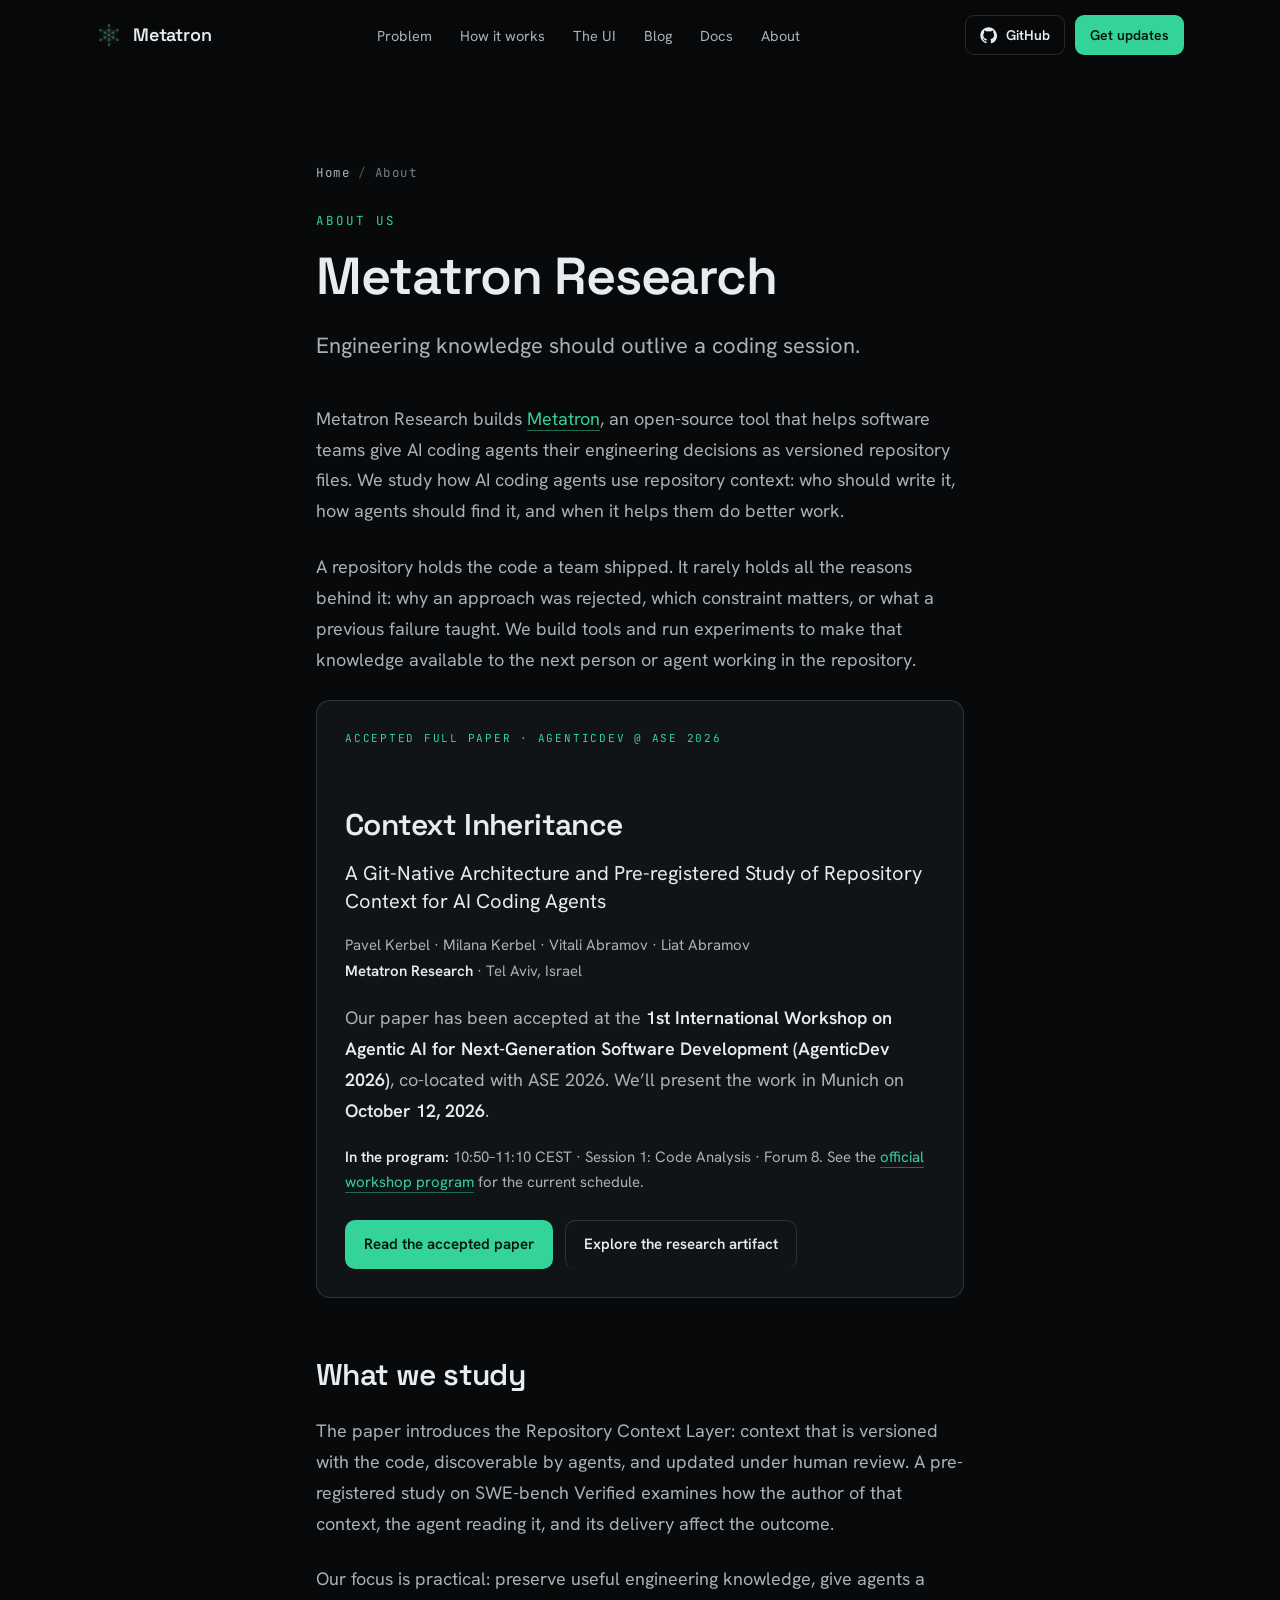
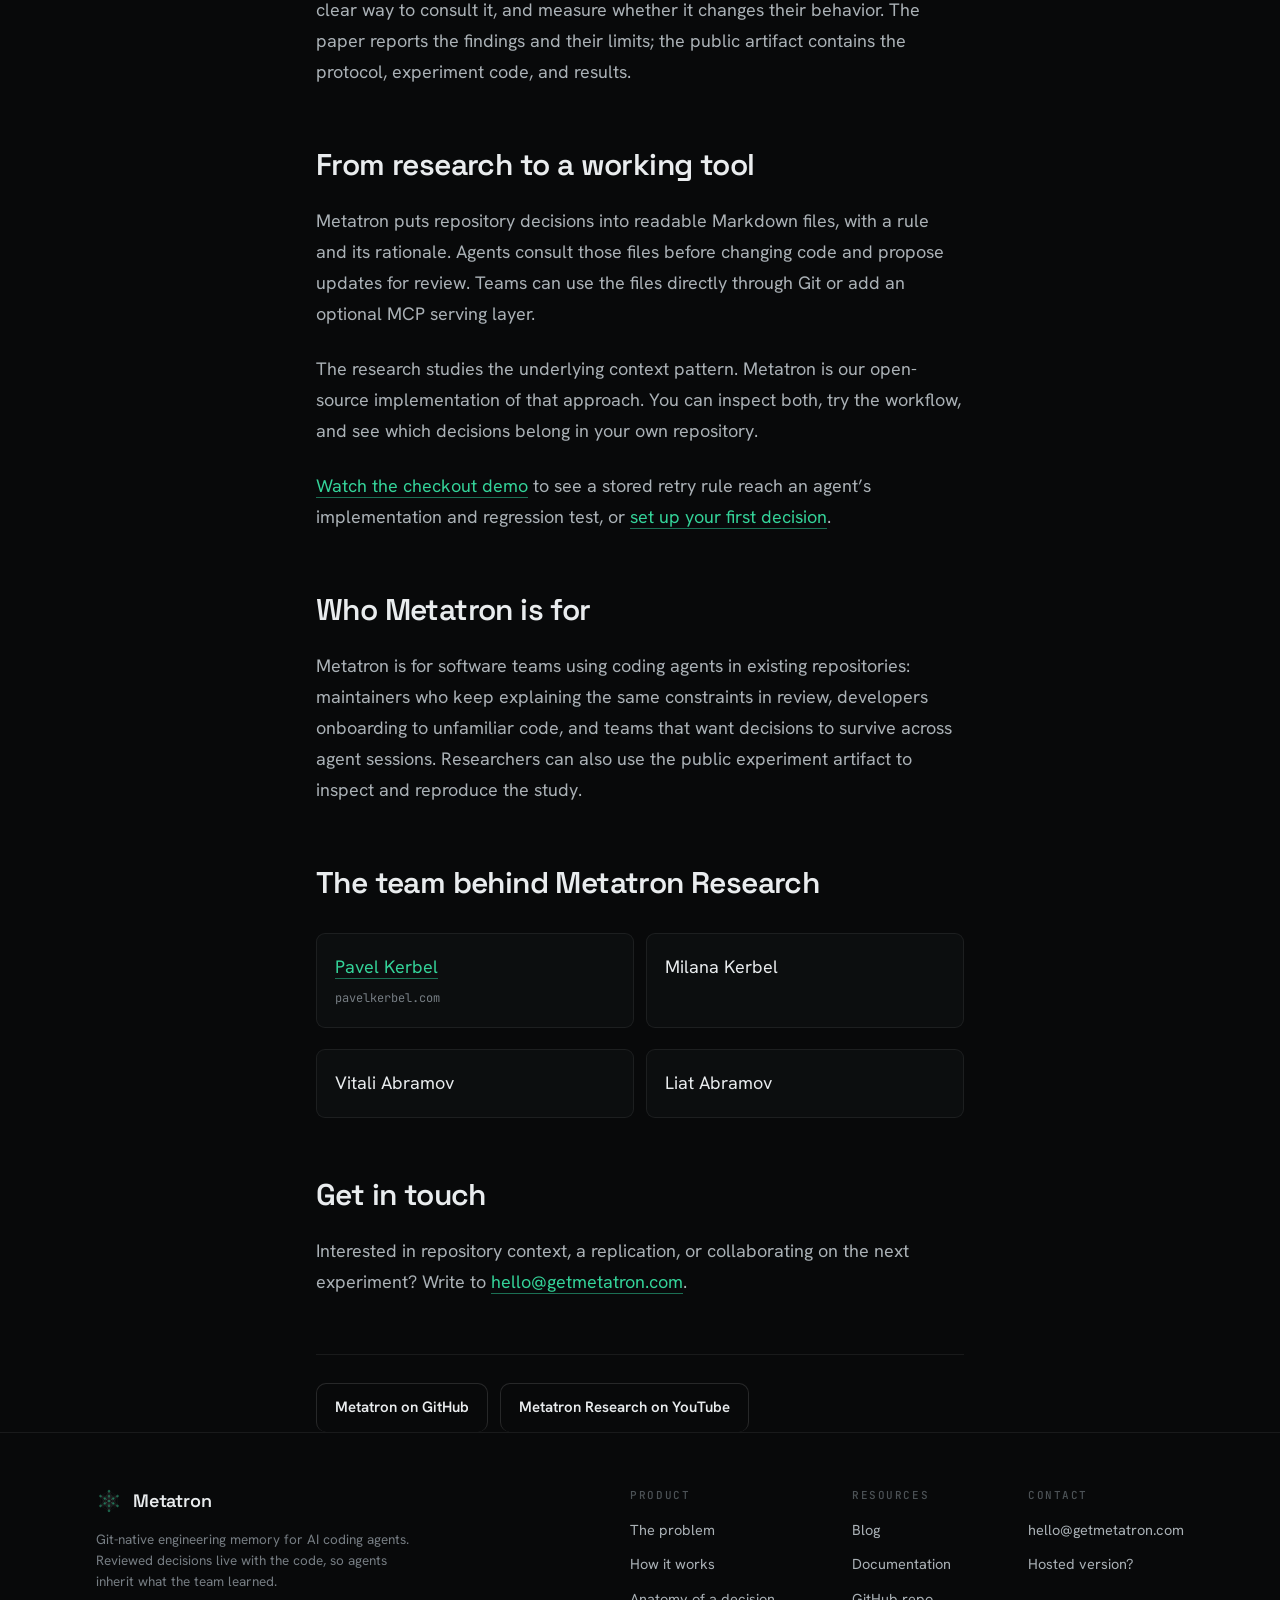
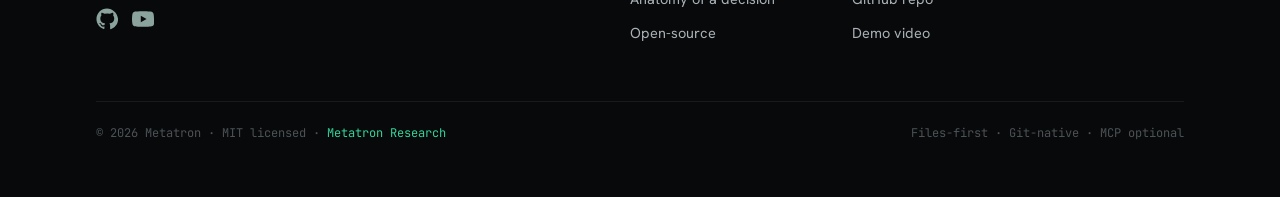
==== about/index.html @ 3a55bdf7 "site: introduce Metatron Research and announce AgenticDev presentation" ====
<!DOCTYPE html>
<html lang="en">
<head>
<meta charset="UTF-8" />
<meta name="viewport" content="width=device-width, initial-scale=1" />

<!-- Google tag (gtag.js) -->
<script async src="https://www.googletagmanager.com/gtag/js?id=G-0P4SKXFNWL"></script>
<script>
  window.dataLayer = window.dataLayer || [];
  function gtag(){dataLayer.push(arguments);}
  gtag('js', new Date());
  gtag('config', 'G-0P4SKXFNWL');
</script>

<title>About Metatron Research — repository context for AI coding agents</title>
<meta name="description" content="Meet Metatron Research, the team behind Metatron. Our Context Inheritance paper is accepted at AgenticDev @ ASE 2026, with a presentation in Munich on October 12." />
<link rel="canonical" href="https://getmetatron.com/about/" />
<link rel="preconnect" href="https://fonts.googleapis.com" />
<link rel="preconnect" href="https://fonts.gstatic.com" crossorigin />
<link href="https://fonts.googleapis.com/css2?family=Space+Grotesk:wght@400;500;600;700&amp;family=Hanken+Grotesk:wght@400;500;600;700&amp;family=JetBrains+Mono:wght@400;500;600&amp;display=swap" rel="stylesheet" />
<link rel="stylesheet" href="/styles.css?v=20260930-research2" />
<link rel="stylesheet" href="/blog.css" />

<link rel="icon" href="/public/images/favicon.ico" sizes="any" />
<link rel="icon" type="image/png" sizes="32x32" href="/public/images/favicon-32x32.png" />
<link rel="icon" type="image/png" sizes="16x16" href="/public/images/favicon-16x16.png" />
<link rel="apple-touch-icon" sizes="180x180" href="/public/images/apple-touch-icon.png" />



<meta property="og:type" content="website" />
<meta property="og:site_name" content="Metatron" />
<meta property="og:url" content="https://getmetatron.com/about/" />
<meta property="og:title" content="Metatron Research — the team behind Metatron" />
<meta property="og:description" content="Meet Metatron Research, the team behind Metatron. Our Context Inheritance paper is accepted at AgenticDev @ ASE 2026, with a presentation in Munich on October 12." />
<meta property="og:image" content="https://getmetatron.com/public/images/og-image.png" />
<meta name="twitter:card" content="summary_large_image" />
<meta name="twitter:title" content="Metatron Research — the team behind Metatron" />
<meta name="twitter:description" content="Meet Metatron Research, the team behind Metatron. Our Context Inheritance paper is accepted at AgenticDev @ ASE 2026, with a presentation in Munich on October 12." />
<meta name="twitter:image" content="https://getmetatron.com/public/images/og-image.png" />
<script type="application/ld+json">
{
  "@context": "https://schema.org",
  "@graph": [
    {
      "@type": "Organization",
      "@id": "https://getmetatron.com/about/#organization",
      "name": "Metatron Research",
      "url": "https://getmetatron.com/about/",
      "description": "The research team behind Metatron, studying repository context and engineering knowledge for AI coding agents.",
      "logo": "https://getmetatron.com/public/images/apple-touch-icon.png",
      "sameAs": [
        "https://github.com/getmetatron",
        "https://www.youtube.com/@getmetatron"
      ]
    },
    {
      "@type": "AboutPage",
      "@id": "https://getmetatron.com/about/",
      "name": "About Metatron Research",
      "url": "https://getmetatron.com/about/",
      "mainEntity": {
        "@id": "https://getmetatron.com/about/#organization"
      }
    },
    {
      "@type": "ScholarlyArticle",
      "@id": "https://getmetatron.com/about/#research",
      "name": "Context Inheritance: A Git-Native Architecture and Pre-registered Study of Repository Context for AI Coding Agents",
      "url": "https://github.com/getmetatron/context-md/blob/main/experiment/paper/camera-ready-agenticdev2026/context-inheritance-agenticdev-2026-camera-ready.pdf",
      "author": [
        {
          "@type": "Person",
          "name": "Pavel Kerbel",
          "affiliation": {
            "@id": "https://getmetatron.com/about/#organization"
          }
        },
        {
          "@type": "Person",
          "name": "Milana Kerbel",
          "affiliation": {
            "@id": "https://getmetatron.com/about/#organization"
          }
        },
        {
          "@type": "Person",
          "name": "Vitali Abramov",
          "affiliation": {
            "@id": "https://getmetatron.com/about/#organization"
          }
        },
        {
          "@type": "Person",
          "name": "Liat Abramov",
          "affiliation": {
            "@id": "https://getmetatron.com/about/#organization"
          }
        }
      ],
      "about": "Repository context for AI coding agents"
    }
  ]
}
</script>
</head>
<body>

<header class="nav">
  <div class="nav-inner">
    <a class="brand" href="/" aria-label="Metatron home">
      <span data-cube-mark style="width:26px;height:26px;display:block"></span>
      Metatron
    </a>
    <nav class="nav-links" aria-label="Primary">
      <a href="/#problem">Problem</a>
      <a href="/#how">How it works</a>
      <a href="/#ui">The UI</a>
      <a href="/blog/">Blog</a>
      <a href="/docs/">Docs</a>
      <a href="/about/" aria-current="page">About</a>
    </nav>
    <div class="nav-cta">
      <a class="btn btn-ghost btn-sm" href="https://github.com/kerbelp/metatron" target="_blank" rel="noopener">
        <svg viewBox="0 0 24 24" fill="currentColor"><path d="M12 .5C5.7.5.5 5.7.5 12c0 5.1 3.3 9.4 7.9 10.9.6.1.8-.3.8-.6v-2c-3.2.7-3.9-1.5-3.9-1.5-.5-1.3-1.3-1.7-1.3-1.7-1-.7.1-.7.1-.7 1.2.1 1.8 1.2 1.8 1.2 1 1.8 2.7 1.3 3.4 1 .1-.8.4-1.3.7-1.6-2.6-.3-5.3-1.3-5.3-5.7 0-1.3.5-2.3 1.2-3.1-.1-.3-.5-1.5.1-3.1 0 0 1-.3 3.3 1.2a11.5 11.5 0 0 1 6 0c2.3-1.5 3.3-1.2 3.3-1.2.6 1.6.2 2.8.1 3.1.8.8 1.2 1.8 1.2 3.1 0 4.4-2.7 5.4-5.3 5.7.4.4.8 1.1.8 2.2v3.3c0 .3.2.7.8.6 4.6-1.5 7.9-5.8 7.9-10.9C23.5 5.7 18.3.5 12 .5Z"/></svg>
        GitHub
      </a>
      <a class="btn btn-primary btn-sm" href="/#updates">Get updates</a>
    </div>
    <button class="nav-burger" aria-label="Menu">
      <svg viewBox="0 0 24 24" fill="none" stroke="currentColor" stroke-width="1.8"><path d="M3 6h18M3 12h18M3 18h18"/></svg>
    </button>
  </div>
</header>

<main class="blog-main about-main" id="top">
  <article class="wrap blog-wrap">
    <div class="crumb"><a href="/">Home</a><span>/</span>About</div>
    <header class="article-head" id="organization">
      <span class="kicker">About us</span>
      <h1>Metatron Research</h1>
      <p class="article-lede">Engineering knowledge should outlive a coding session.</p>
    </header>
    <div class="prose">
      <p>Metatron Research builds <a href="/">Metatron</a>, an open-source tool that helps software teams give AI coding agents their engineering decisions as versioned repository files. We study how AI coding agents use repository context: who should write it, how agents should find it, and when it helps them do better work.</p>
      <p>A repository holds the code a team shipped. It rarely holds all the reasons behind it: why an approach was rejected, which constraint matters, or what a previous failure taught. We build tools and run experiments to make that knowledge available to the next person or agent working in the repository.</p>

      <section class="research-paper" id="research" aria-labelledby="paper-heading">
        <span class="kicker">Accepted full paper · AgenticDev @ ASE 2026</span>
        <h2 id="paper-heading">Context Inheritance</h2>
        <p class="paper-subtitle">A Git-Native Architecture and Pre-registered Study of Repository Context for AI Coding Agents</p>
        <p class="paper-authors">Pavel Kerbel · Milana Kerbel · Vitali Abramov · Liat Abramov<br><strong>Metatron Research</strong> · Tel Aviv, Israel</p>
        <p>Our paper has been accepted at the <strong>1st International Workshop on Agentic AI for Next-Generation Software Development (AgenticDev 2026)</strong>, co-located with ASE 2026. We’ll present the work in Munich on <strong>October 12, 2026</strong>.</p>
        <p class="paper-session"><strong>In the program:</strong> 10:50–11:10 CEST · Session 1: Code Analysis · Forum 8. See the <a href="https://conf.researchr.org/home/ase-2026/agenticdev-2026">official workshop program</a> for the current schedule.</p>
        <div class="foot-links">
          <a class="btn btn-primary" href="https://github.com/getmetatron/context-md/blob/main/experiment/paper/camera-ready-agenticdev2026/context-inheritance-agenticdev-2026-camera-ready.pdf">Read the accepted paper</a>
          <a class="btn btn-ghost" href="https://github.com/getmetatron/context-md">Explore the research artifact</a>
        </div>
      </section>

      <h2>What we study</h2>
      <p>The paper introduces the Repository Context Layer: context that is versioned with the code, discoverable by agents, and updated under human review. A pre-registered study on SWE-bench Verified examines how the author of that context, the agent reading it, and its delivery affect the outcome.</p>
      <p>Our focus is practical: preserve useful engineering knowledge, give agents a clear way to consult it, and measure whether it changes their behavior. The paper reports the findings and their limits; the public artifact contains the protocol, experiment code, and results.</p>

      <h2>From research to a working tool</h2>
      <p>Metatron puts repository decisions into readable Markdown files, with a rule and its rationale. Agents consult those files before changing code and propose updates for review. Teams can use the files directly through Git or add an optional MCP serving layer.</p>
      <p>The research studies the underlying context pattern. Metatron is our open-source implementation of that approach. You can inspect both, try the workflow, and see which decisions belong in your own repository.</p>
      <p><a href="/blog/tests-pass-team-decisions/">Watch the checkout demo</a> to see a stored retry rule reach an agent’s implementation and regression test, or <a href="/docs/#files-first">set up your first decision</a>.</p>

      <h2>Who Metatron is for</h2>
      <p>Metatron is for software teams using coding agents in existing repositories: maintainers who keep explaining the same constraints in review, developers onboarding to unfamiliar code, and teams that want decisions to survive across agent sessions. Researchers can also use the public experiment artifact to inspect and reproduce the study.</p>

      <h2>The team behind Metatron Research</h2>
      <ul class="research-team">
        <li><a href="https://pavelkerbel.com">Pavel Kerbel</a><span>pavelkerbel.com</span></li>
        <li>Milana Kerbel</li>
        <li>Vitali Abramov</li>
        <li>Liat Abramov</li>
      </ul>

      <h2>Get in touch</h2>
      <p>Interested in repository context, a replication, or collaborating on the next experiment? Write to <a href="mailto:hello@getmetatron.com">hello@getmetatron.com</a>.</p>
      <div class="article-foot"><div class="foot-links">
        <a class="btn btn-ghost" href="https://github.com/kerbelp/metatron">Metatron on GitHub</a>
        <a class="btn btn-ghost" href="https://www.youtube.com/@getmetatron">Metatron Research on YouTube</a>
      </div></div>
    </div>
  </article>
</main>
<footer class="foot">
  <div class="wrap">
    <div class="foot-inner">
      <div class="foot-brand">
        <a class="brand" href="/"><span data-cube-mark style="width:26px;height:26px;display:block"></span>Metatron</a>
        <p>Git-native engineering memory for AI coding agents. Reviewed decisions live with the code, so agents inherit what the team learned.</p>
        <div class="foot-social" style="display:flex;gap:14px;margin-top:16px">
          <a href="https://github.com/kerbelp/metatron" target="_blank" rel="noopener" aria-label="GitHub" style="color:#8aa39c;display:inline-flex"><svg width="22" height="22" viewBox="0 0 24 24" fill="currentColor"><path d="M12 .5C5.7.5.5 5.7.5 12c0 5.1 3.3 9.4 7.9 10.9.6.1.8-.3.8-.6v-2c-3.2.7-3.9-1.5-3.9-1.5-.5-1.3-1.3-1.7-1.3-1.7-1-.7.1-.7.1-.7 1.2.1 1.8 1.2 1.8 1.2 1 1.8 2.7 1.3 3.4 1 .1-.8.4-1.3.7-1.6-2.6-.3-5.3-1.3-5.3-5.7 0-1.3.5-2.3 1.2-3.1-.1-.3-.5-1.5.1-3.1 0 0 1-.3 3.3 1.2a11.5 11.5 0 0 1 6 0c2.3-1.5 3.3-1.2 3.3-1.2.6 1.6.2 2.8.1 3.1.8.8 1.2 1.8 1.2 3.1 0 4.4-2.7 5.4-5.3 5.7.4.4.8 1.1.8 2.2v3.3c0 .3.2.7.8.6 4.6-1.5 7.9-5.8 7.9-10.9C23.5 5.7 18.3.5 12 .5Z"/></svg></a>
          <a href="https://www.youtube.com/@getmetatron" target="_blank" rel="noopener" aria-label="YouTube" style="color:#8aa39c;display:inline-flex"><svg width="22" height="22" viewBox="0 0 24 24" fill="currentColor"><path d="M23.5 6.2a3 3 0 0 0-2.11-2.12C19.5 3.5 12 3.5 12 3.5s-7.5 0-9.39.58A3 3 0 0 0 .5 6.2 31.1 31.1 0 0 0 0 12a31.1 31.1 0 0 0 .5 5.8 3 3 0 0 0 2.11 2.12C4.5 20.5 12 20.5 12 20.5s7.5 0 9.39-.58A3 3 0 0 0 24 17.8 31.1 31.1 0 0 0 24 12a31.1 31.1 0 0 0-.5-5.8ZM9.6 15.6V8.4l6.3 3.6-6.3 3.6Z"/></svg></a>
        </div>
      </div>
      <div class="foot-cols">
        <div class="foot-col">
          <h5>Product</h5>
          <a href="/#problem">The problem</a>
          <a href="/#how">How it works</a>
          <a href="/#anatomy">Anatomy of a decision</a>
          <a href="/#opensource">Open-source</a>
        </div>
        <div class="foot-col">
          <h5>Resources</h5>
          <a href="/blog/">Blog</a>
          <a href="/docs/">Documentation</a>
          <a href="https://github.com/kerbelp/metatron" target="_blank" rel="noopener">GitHub repo</a>
          <a href="https://youtu.be/Kag_O2xGbcc" target="_blank" rel="noopener">Demo video</a>
        </div>
        <div class="foot-col">
          <h5>Contact</h5>
          <a href="mailto:hello@getmetatron.com">hello@getmetatron.com</a>
          <a href="mailto:hello@getmetatron.com?subject=Metatron%20hosted%20interest">Hosted version?</a>
        </div>
      </div>
    </div>
    <div class="foot-bottom">
      <span>© 2026 Metatron · MIT licensed · <a class="research-credit" href="/about/">Metatron Research</a></span>
      <span>Files-first · Git-native · MCP optional</span>
    </div>
  </div>
</footer>

<script src="/metatron.js?v=20260930-research"></script>
</body>
</html>
---- styles.css ----
/* ============================================================
   Metatron — marketing site
   Design system: near-black canvas, single emerald accent,
   Space Grotesk (display) / Hanken Grotesk (prose) / JetBrains Mono (code)
   ============================================================ */

:root {
  /* canvas */
  --bg:            #08090a;
  --bg-1:          #0c0e0f;   /* elevated panels */
  --bg-2:          #111416;   /* cards */
  --bg-3:          #171b1e;   /* inset / hover */

  /* lines */
  --line:          rgba(255,255,255,0.07);
  --line-strong:   rgba(255,255,255,0.13);

  /* ink */
  --ink:           #e9ecee;
  --ink-soft:      #aab1b6;
  --ink-mute:      #767d83;
  --ink-faint:     #4c5256;

  /* accent — emerald */
  --accent:        #34d399;
  --accent-bright: #5ff0bb;
  --accent-dim:    #1b6f54;
  --accent-ink:    #04140e;     /* text on accent fills */
  --accent-glow:   rgba(52,211,153,0.55);
  --accent-wash:   rgba(52,211,153,0.10);

  /* contrast colors for before/after */
  --bad:           #f0716f;
  --bad-wash:      rgba(240,113,111,0.12);
  --good:          var(--accent);
  --good-wash:     var(--accent-wash);

  /* type */
  --sans:    "Hanken Grotesk", ui-sans-serif, system-ui, sans-serif;
  --display: "Space Grotesk", var(--sans);
  --mono:    "JetBrains Mono", ui-monospace, "SF Mono", Menlo, monospace;

  /* layout */
  --maxw: 1200px;
  --gut: clamp(20px, 5vw, 56px);
  --radius: 14px;
  --radius-sm: 9px;

  --ease: cubic-bezier(0.22, 0.61, 0.36, 1);
}

/* ---------- reset ---------- */
*, *::before, *::after { box-sizing: border-box; }
html { -webkit-text-size-adjust: 100%; scroll-behavior: smooth; }
body {
  margin: 0;
  background: var(--bg);
  color: var(--ink);
  font-family: var(--sans);
  font-size: 17px;
  line-height: 1.6;
  -webkit-font-smoothing: antialiased;
  text-rendering: optimizeLegibility;
  overflow-x: hidden;
}
@media (prefers-reduced-motion: reduce) {
  html { scroll-behavior: auto; }
}
h1, h2, h3, h4 { font-family: var(--display); font-weight: 600; line-height: 1.05; letter-spacing: -0.02em; margin: 0; }
p { margin: 0; }
a { color: inherit; text-decoration: none; }
svg { display: block; }
::selection { background: var(--accent); color: var(--accent-ink); }

/* mono helpers */
.mono { font-family: var(--mono); }
.kicker {
  font-family: var(--mono);
  font-size: 12.5px;
  letter-spacing: 0.16em;
  text-transform: uppercase;
  color: var(--accent);
  display: inline-flex;
  align-items: center;
  gap: 9px;
}
.kicker::before {
  content: "";
  width: 7px; height: 7px;
  background: var(--accent);
  box-shadow: 0 0 10px var(--accent-glow);
  border-radius: 1px;
  transform: rotate(45deg);
}

/* ---------- layout primitives ---------- */
.wrap { max-width: var(--maxw); margin-inline: auto; padding-inline: var(--gut); }
section { position: relative; }
.section-pad { padding-block: clamp(40px, 5vw, 72px); }
.divider { border: none; border-top: 1px solid var(--line); margin: 0; }

/* ---------- nav ---------- */
.nav {
  position: sticky; top: 0; z-index: 60;
  backdrop-filter: blur(14px);
  background: color-mix(in oklab, var(--bg) 72%, transparent);
  border-bottom: 1px solid transparent;
  transition: border-color .3s, background .3s;
}
.nav.scrolled { border-bottom-color: var(--line); }
.nav-inner {
  max-width: var(--maxw); margin-inline: auto;
  padding: 15px var(--gut);
  display: flex; align-items: center; justify-content: space-between; gap: 24px;
}
.brand { display: flex; align-items: center; gap: 11px; font-family: var(--display); font-weight: 600; font-size: 18px; letter-spacing: -0.01em; }
.brand svg { width: 26px; height: 26px; }
.nav-links { display: flex; align-items: center; gap: 28px; }
.nav-links a { color: var(--ink-soft); font-size: 14.5px; transition: color .18s; }
.nav-links a:hover { color: var(--ink); }
.nav-cta { display: flex; align-items: center; gap: 10px; }

/* ---------- buttons ---------- */
.btn {
  display: inline-flex; align-items: center; gap: 9px;
  font-family: var(--sans); font-weight: 600; font-size: 15px;
  padding: 11px 18px; border-radius: 10px;
  border: 1px solid transparent; cursor: pointer;
  transition: transform .15s var(--ease), background .2s, border-color .2s, box-shadow .2s, color .2s;
  white-space: nowrap;
}
.btn:active { transform: translateY(1px) scale(.99); }
.btn-primary { background: var(--accent); color: var(--accent-ink); box-shadow: 0 0 0 0 var(--accent-glow); }
.btn-primary:hover { background: var(--accent-bright); box-shadow: 0 8px 30px -8px var(--accent-glow); }
.btn-ghost { background: transparent; color: var(--ink); border-color: var(--line-strong); }
.btn-ghost:hover { background: var(--bg-3); border-color: var(--ink-faint); }
.btn-sm { padding: 8px 14px; font-size: 14px; border-radius: 9px; }
.btn svg { width: 17px; height: 17px; }

.link-arrow { color: var(--ink-soft); font-size: 15px; display: inline-flex; align-items: center; gap: 7px; transition: color .18s, gap .18s; }
.link-arrow:hover { color: var(--accent); gap: 11px; }

/* ---------- hero ---------- */
.hero { position: relative; overflow: hidden; padding-top: clamp(40px, 7vw, 80px); }
.hero-grid {
  position: relative; z-index: 2;
  display: grid; grid-template-columns: 1.05fr 0.95fr; gap: clamp(30px, 5vw, 70px);
  align-items: center; min-height: min(65vh, 580px);
  padding-block: clamp(32px, 4vw, 54px);
}
.hero-copy { max-width: 600px; }
.hero h1 {
  font-size: clamp(40px, 6.4vw, 76px);
  line-height: 0.98; letter-spacing: -0.035em;
  margin-top: 22px;
}
.hero h1 em { font-style: normal; color: var(--accent); }
.hero-sub {
  margin-top: 24px; font-size: clamp(17px, 1.9vw, 20px);
  color: var(--ink-soft); line-height: 1.55; max-width: 540px; text-wrap: pretty;
}
.hero-cta { margin-top: 34px; display: flex; flex-wrap: wrap; align-items: center; gap: 14px; }
.hero-meta { margin-top: 26px; display: flex; flex-wrap: wrap; gap: 18px 26px; font-family: var(--mono); font-size: 12.5px; color: var(--ink-mute); }
.hero-meta span { display: inline-flex; align-items: center; gap: 8px; }
.hero-meta span::before { content: ""; width: 5px; height: 5px; border-radius: 50%; background: var(--accent); opacity: .8; }

.hero-art { position: relative; aspect-ratio: 1; width: 100%; max-width: 560px; margin-inline: auto; }
.hero-art svg { width: 100%; height: 100%; overflow: visible; }
/* faint radial halo behind cube */
.hero-art::after {
  content: ""; position: absolute; inset: 8%;
  background: radial-gradient(circle at 50% 50%, var(--accent-wash), transparent 62%);
  filter: blur(8px); z-index: -1; pointer-events: none;
}
/* HDR halo image behind the cube: on high-dynamic-range displays its PQ-coded
   teal bloom renders above SDR white (physically glows); on SDR displays it is
   a faint translucent wash layered with the ::after gradient. */
.hero-halo {
  position: absolute; inset: 4%; width: 92%; height: 92%;
  z-index: -1; pointer-events: none; user-select: none;
}

/* background grid + glow for hero */
.hero-bg { position: absolute; inset: 0; z-index: 0; pointer-events: none; }
.hero-bg .grid {
  position: absolute; inset: -2px;
  background-image:
    linear-gradient(var(--line) 1px, transparent 1px),
    linear-gradient(90deg, var(--line) 1px, transparent 1px);
  background-size: 64px 64px;
  -webkit-mask-image: radial-gradient(ellipse 80% 70% at 60% 35%, #000 0%, transparent 75%);
          mask-image: radial-gradient(ellipse 80% 70% at 60% 35%, #000 0%, transparent 75%);
  opacity: .5;
}

/* cube svg styling (shared) */
.cube-line { stroke: var(--line-strong); stroke-width: 1; fill: none; }
.cube-line.lit { stroke: var(--accent); }
.cube-node { fill: var(--bg); stroke: var(--accent); stroke-width: 1.5; }
.cube-node-core { fill: var(--accent); }
.cube-packet { fill: var(--accent); opacity: .9; filter: drop-shadow(0 0 4px var(--accent-glow)); }
.cube-packet.bright { fill: var(--accent-bright); opacity: 1; filter: drop-shadow(0 0 7px var(--accent-glow)); }

/* ---------- generic section header ---------- */
.sec-head { max-width: 720px; }
.sec-head h2 { font-size: clamp(30px, 4.4vw, 50px); letter-spacing: -0.03em; margin-top: 16px; }
.sec-head p { margin-top: 18px; color: var(--ink-soft); font-size: clamp(16px,1.8vw,19px); text-wrap: pretty; }
.sec-head.center { margin-inline: auto; text-align: center; }
.sec-head.center .kicker { justify-content: center; }

/* ---------- product screenshot ---------- */
.shot { margin: 48px auto 0; max-width: 1080px; }
.shot img {
  display: block; width: 100%; height: auto;
  border: 1px solid var(--line-strong);
  border-radius: var(--radius);
  background: var(--bg-2);
  box-shadow: 0 1px 0 rgba(255,255,255,0.04) inset,
              0 30px 70px -30px rgba(0,0,0,0.85),
              0 0 0 1px rgba(0,0,0,0.4);
}
.shot figcaption {
  margin-top: 16px; text-align: center;
  color: var(--ink-mute); font-size: 14px;
}
@media (max-width: 820px) { .shot { margin-top: 32px; } }

/* ---------- problem ---------- */
.problem { background: var(--bg); }
.problem-lead { font-family: var(--display); font-size: clamp(24px,3vw,34px); line-height: 1.18; letter-spacing: -0.02em; max-width: 880px; }
.problem-lead .mute { color: var(--ink-faint); }
.fail-grid { margin-top: 56px; display: grid; grid-template-columns: repeat(3, 1fr); gap: 1px; background: var(--line); border: 1px solid var(--line); border-radius: var(--radius); overflow: hidden; }
.fail { background: var(--bg-1); padding: 28px 26px; }
.fail-n { font-family: var(--mono); font-size: 12px; color: var(--ink-faint); letter-spacing: .1em; }
.fail h4 { font-size: 18px; margin-top: 14px; color: var(--ink); }
.fail p { margin-top: 10px; color: var(--ink-mute); font-size: 14.5px; line-height: 1.55; }
.fail h4 .x { color: var(--bad); margin-right: 7px; font-family: var(--mono); }

/* ---------- pipeline / how it works ---------- */
.pipe-stage { margin-top: 40px; position: relative; }
.pstep-mobile { display: none; }   /* shown only on the mobile (vertical) pipeline */
/* the 5 loop cards are placed on the vertices of a regular pentagon by JS */
.pipe {
  position: relative;
  max-width: 1040px;
  margin-inline: auto;
}
.pstep {
  position: absolute;
  width: clamp(172px, 16.5vw, 214px);
  padding: 0;
  opacity: 0;
  transform: translateY(14px);
}
.pstep.in { opacity: 1; transform: none; transition: opacity .6s var(--ease), transform .6s var(--ease); }
.pcard {
  position: relative; z-index: 2;
  background: var(--bg-2); border: 1px solid var(--line); border-radius: 12px;
  padding: 18px 16px; min-height: 150px;
  display: flex; flex-direction: column; gap: 8px;
  transition: border-color .3s, box-shadow .3s, transform .3s;
}
.pstep.gate .pcard { border-color: color-mix(in oklab, var(--accent) 40%, var(--line)); box-shadow: inset 0 0 0 1px var(--accent-wash); }
.pcard.active { border-color: var(--accent); box-shadow: 0 0 0 1px var(--accent-wash), 0 12px 40px -18px var(--accent-glow); transform: translateY(-3px); }
.picon { width: 30px; height: 30px; color: var(--accent); }
.picon svg { width: 100%; height: 100%; }
.ptag { font-family: var(--mono); font-size: 10.5px; letter-spacing: .12em; text-transform: uppercase; color: var(--ink-faint); }
.pcard h4 { font-size: 17px; letter-spacing: -0.01em; line-height: 1.12; }
.pcard p { font-size: 13px; color: var(--ink-mute); line-height: 1.45; margin-top: auto; }
.pstep.proc .pcard { background: var(--bg-1); border-style: dashed; }
.proc-label { color: var(--accent); }

/* connector svg overlay */
.pipe-wires { position: absolute; inset: 0; z-index: 1; width: 100%; height: 100%; pointer-events: none; overflow: visible; }
.wire-base { stroke: var(--line-strong); stroke-width: 2; fill: none; }
.wire-pulse { stroke: var(--accent); stroke-width: 2.4; fill: none; stroke-linecap: round; filter: drop-shadow(0 0 5px var(--accent-glow)); }
.wire-chevron { fill: none; stroke: var(--accent); stroke-width: 2; stroke-linecap: round; stroke-linejoin: round; filter: drop-shadow(0 0 4px var(--accent-glow)); }
/* feedback return arc */
.wire-feedback-base { stroke: color-mix(in oklab, var(--accent) 45%, var(--line-strong)); stroke-width: 1.6; fill: none; stroke-dasharray: 2 5; opacity: .65; }
.wire-feedback-pulse { stroke: var(--accent); stroke-width: 2.2; fill: none; stroke-linecap: round; filter: drop-shadow(0 0 5px var(--accent-glow)); }
.fb-arrow-head { fill: var(--accent); }
.wire-label { font-family: var(--mono); font-size: 11px; letter-spacing: .02em; fill: var(--accent); }
.wire-label-bg { fill: var(--bg); stroke: color-mix(in oklab, var(--accent) 30%, transparent); stroke-width: 1; }

.pipe-note { margin-top: 30px; font-family: var(--mono); font-size: 12.5px; color: var(--ink-mute); display: flex; align-items: center; gap: 10px; }
.pipe-note b { color: var(--accent); font-weight: 500; }

/* ---------- anatomy of a decision (flip card) ---------- */
.anat-layout { margin-top: 60px; display: grid; grid-template-columns: 0.9fr 1.1fr; gap: clamp(30px,5vw,64px); align-items: center; }
.anat-copy h3 { font-size: clamp(22px,2.6vw,30px); margin-bottom: 16px; }
.anat-copy p { color: var(--ink-soft); margin-bottom: 18px; text-wrap: pretty; }
.anat-fieldlist { list-style: none; padding: 0; margin: 22px 0 0; display: flex; flex-direction: column; gap: 1px; background: var(--line); border: 1px solid var(--line); border-radius: 10px; overflow: hidden; }
.anat-fieldlist li { background: var(--bg-1); padding: 12px 16px; display: flex; gap: 14px; align-items: baseline; font-size: 14px; }
.anat-fieldlist .fk { font-family: var(--mono); font-size: 12px; color: var(--accent); min-width: 96px; }
.anat-fieldlist .fv { color: var(--ink-mute); }

.flip-wrap { perspective: 1600px; }
.flip-hint { text-align: center; font-family: var(--mono); font-size: 11.5px; color: var(--ink-faint); margin-top: 16px; letter-spacing: .04em; }
.flip-card {
  position: relative; width: 100%; aspect-ratio: 5/4.4;
  transform-style: preserve-3d; transition: transform .8s var(--ease);
  cursor: pointer;
}
.flip-card.flipped { transform: rotateY(180deg); }
.flip-face {
  position: absolute; inset: 0; backface-visibility: hidden;
  border: 1px solid var(--line-strong); border-radius: var(--radius);
  background: linear-gradient(180deg, var(--bg-2), var(--bg-1));
  padding: 24px; display: flex; flex-direction: column; overflow: hidden;
  box-shadow: 0 30px 80px -40px rgba(0,0,0,.8);
}
.flip-back { transform: rotateY(180deg); }
.fcard-top { display: flex; align-items: center; justify-content: space-between; gap: 12px; }
.fcard-id { font-family: var(--mono); font-size: 12px; color: var(--ink-mute); }
.badge { font-family: var(--mono); font-size: 11px; letter-spacing: .08em; text-transform: uppercase; padding: 4px 9px; border-radius: 999px; border: 1px solid var(--line-strong); color: var(--ink-soft); }
.badge.canon { color: var(--accent); border-color: color-mix(in oklab, var(--accent) 45%, transparent); background: var(--accent-wash); }
.fcard-title { font-family: var(--display); font-size: 21px; letter-spacing: -.02em; margin-top: 18px; }
.fcard-sub { color: var(--ink-mute); font-size: 14px; margin-top: 8px; }
.fcard-conf { margin-top: auto; }
.conf-row { display: flex; align-items: center; justify-content: space-between; font-family: var(--mono); font-size: 11.5px; color: var(--ink-mute); margin-bottom: 7px; }
.conf-bar { height: 6px; border-radius: 999px; background: var(--bg-3); overflow: hidden; }
.conf-fill { height: 100%; width: 0; background: linear-gradient(90deg, var(--accent-dim), var(--accent)); border-radius: 999px; transition: width 1.1s var(--ease); }
.flip-btn { position: absolute; bottom: 16px; right: 16px; z-index: 4; }

/* back face = structured record */
.rec { font-family: var(--mono); font-size: 12.5px; line-height: 1.7; color: var(--ink-soft); overflow: auto; }
.rec .k { color: var(--accent); }
.rec .s { color: #e3c08a; }
.rec .n { color: #8ab4ff; }
.rec .c { color: var(--ink-faint); }
.rec .p { color: var(--ink-mute); }

/* ---------- before / after ---------- */
.ba-toggle { display: inline-flex; padding: 4px; background: var(--bg-2); border: 1px solid var(--line); border-radius: 11px; margin-top: 30px; gap: 4px; }
.ba-toggle button {
  font-family: var(--mono); font-size: 12.5px; letter-spacing: .02em;
  padding: 9px 16px; border-radius: 8px; border: none; cursor: pointer;
  background: transparent; color: var(--ink-mute); transition: color .2s, background .2s;
  display: inline-flex; align-items: center; gap: 8px;
}
.ba-toggle button .dot { width: 7px; height: 7px; border-radius: 50%; background: currentColor; opacity: .6; }
.ba-toggle button[data-on="bad"].active { background: var(--bad-wash); color: var(--bad); }
.ba-toggle button[data-on="good"].active { background: var(--good-wash); color: var(--good); }

.editor {
  margin-top: 22px; border: 1px solid var(--line-strong); border-radius: var(--radius);
  background: var(--bg-1); overflow: hidden; box-shadow: 0 30px 80px -50px rgba(0,0,0,.9);
}
.editor-bar { display: flex; align-items: center; gap: 10px; padding: 12px 16px; border-bottom: 1px solid var(--line); background: var(--bg-2); }
.dots { display: flex; gap: 6px; }
.dots i { width: 11px; height: 11px; border-radius: 50%; background: var(--bg-3); display: block; }
.editor-file { font-family: var(--mono); font-size: 12.5px; color: var(--ink-mute); }
.editor-state { margin-left: auto; font-family: var(--mono); font-size: 11.5px; padding: 3px 10px; border-radius: 999px; letter-spacing: .05em; transition: all .3s; }
.editor-state.bad { color: var(--bad); background: var(--bad-wash); }
.editor-state.good { color: var(--good); background: var(--good-wash); }

.code { margin: 0; padding: 22px 4px 22px 0; font-family: var(--mono); font-size: 13.5px; line-height: 1.75; overflow-x: auto; }
.code .ln { display: grid; grid-template-columns: 46px 1fr; align-items: start; }
.code .ln > .gut { color: var(--ink-faint); text-align: right; padding-right: 16px; user-select: none; font-size: 12px; }
.code .ln > .src { white-space: pre; }
.code .ln.mark-bad { background: var(--bad-wash); box-shadow: inset 3px 0 0 var(--bad); }
.code .ln.mark-good { background: var(--good-wash); box-shadow: inset 3px 0 0 var(--good); }
.tok-kw { color: #c699ff; } .tok-fn { color: #8ab4ff; } .tok-str { color: #e3c08a; }
.tok-com { color: var(--ink-faint); } .tok-num { color: #7fd0ff; } .tok-typ { color: var(--accent-bright); }
.code-anno { padding: 14px 20px; border-top: 1px solid var(--line); font-size: 13.5px; display: flex; gap: 11px; align-items: flex-start; }
.code-anno .tag { font-family: var(--mono); font-size: 11px; padding: 2px 8px; border-radius: 6px; flex-shrink: 0; margin-top: 1px; }
.code-anno.bad .tag { color: var(--bad); background: var(--bad-wash); } .code-anno.bad { color: var(--ink-soft); }
.code-anno.good .tag { color: var(--good); background: var(--good-wash); } .code-anno.good { color: var(--ink-soft); }
.swap { display: none; } .swap.show { display: block; animation: codeIn .45s var(--ease); }
@keyframes codeIn { from { opacity: 0; transform: translateY(6px); } to { opacity: 1; transform: none; } }

/* ---------- pillars (why self-hosted) ---------- */
.pillars { display: grid; grid-template-columns: repeat(3,1fr); gap: 20px; margin-top: 56px; }
.pillar { background: var(--bg-1); border: 1px solid var(--line); border-radius: var(--radius); padding: 28px; transition: border-color .25s, transform .25s; }
.pillar:hover { border-color: var(--line-strong); transform: translateY(-3px); }
.pillar .picon2 { width: 34px; height: 34px; color: var(--accent); margin-bottom: 18px; }
.pillar h3 { font-size: 19px; margin-bottom: 11px; }
.pillar p { color: var(--ink-mute); font-size: 14.5px; line-height: 1.55; text-wrap: pretty; }

/* ---------- open source ---------- */
.oss { background: linear-gradient(180deg, var(--bg), var(--bg-1)); border-top: 1px solid var(--line); border-bottom: 1px solid var(--line); }
.oss-inner { display: grid; grid-template-columns: 1.1fr 0.9fr; gap: clamp(30px,5vw,60px); align-items: center; }
.oss h2 { font-size: clamp(32px,4.6vw,54px); letter-spacing: -.03em; }
.oss h2 em { font-style: normal; color: var(--accent); }
.oss p { margin-top: 20px; color: var(--ink-soft); font-size: 18px; text-wrap: pretty; max-width: 520px; }
.oss-cta { margin-top: 30px; display: flex; flex-wrap: wrap; gap: 14px; align-items: center; }
.oss-saas { margin-top: 26px; font-size: 14.5px; color: var(--ink-mute); }
.oss-saas a { color: var(--accent); }
.oss-saas a:hover { text-decoration: underline; }
/* terminal install card */
.term { background: #060708; border: 1px solid var(--line-strong); border-radius: var(--radius); overflow: hidden; box-shadow: 0 30px 80px -50px rgba(0,0,0,.9); }
.term-bar { display: flex; align-items: center; gap: 8px; padding: 11px 14px; border-bottom: 1px solid var(--line); }
.term-bar .dots i { background: var(--bg-3); }
.term-bar span { font-family: var(--mono); font-size: 12px; color: var(--ink-faint); margin-left: 6px; }
.term-body { padding: 18px; font-family: var(--mono); font-size: 13px; line-height: 1.95; }
.term-body .pr { color: var(--accent); }
.term-body .cm { color: var(--ink); }
.term-body .ot { color: var(--ink-mute); }
.term-body .hl { color: var(--accent-bright); }

/* repo meta chips */
.repo-meta { display: flex; flex-wrap: wrap; gap: 10px 22px; margin-top: 24px; font-family: var(--mono); font-size: 12.5px; color: var(--ink-mute); }
.repo-meta span { display: inline-flex; align-items: center; gap: 8px; }
.repo-meta svg { width: 15px; height: 15px; color: var(--ink-soft); }

/* ---------- email capture ---------- */
.capture { text-align: center; }
.capture-card {
  max-width: 620px; margin: 0 auto; margin-top: 12px;
}
.email-form { margin-top: 34px; display: flex; gap: 10px; max-width: 480px; margin-inline: auto; }
.email-form input {
  flex: 1; background: var(--bg-2); border: 1px solid var(--line-strong); border-radius: 10px;
  padding: 13px 16px; color: var(--ink); font-family: var(--sans); font-size: 15px; outline: none;
  transition: border-color .2s, box-shadow .2s;
}
.email-form input::placeholder { color: var(--ink-faint); }
.email-form input:focus { border-color: var(--accent); box-shadow: 0 0 0 3px var(--accent-wash); }
.email-note { margin-top: 16px; font-family: var(--mono); font-size: 12px; color: var(--ink-faint); display: inline-flex; align-items: center; gap: 8px; }
.email-ok { margin-top: 22px; color: var(--accent); font-size: 15px; min-height: 22px; opacity: 0; transition: opacity .3s; }
.email-ok.show { opacity: 1; }

/* ---------- footer ---------- */
.foot { border-top: 1px solid var(--line); padding-block: 54px; }
.foot-inner { display: flex; flex-wrap: wrap; gap: 30px; justify-content: space-between; align-items: flex-start; }
.foot-brand { max-width: 320px; }
.foot-brand .brand { margin-bottom: 14px; }
.foot-brand p { color: var(--ink-mute); font-size: 13.5px; line-height: 1.55; }
.foot-cols { display: flex; gap: clamp(30px,6vw,80px); flex-wrap: wrap; }
.foot-col h5 { font-family: var(--mono); font-size: 11px; letter-spacing: .14em; text-transform: uppercase; color: var(--ink-faint); margin: 0 0 14px; font-weight: 500; }
.foot-col a { display: block; color: var(--ink-soft); font-size: 14.5px; margin-bottom: 11px; transition: color .18s; }
.foot-col a:hover { color: var(--accent); }
.foot-bottom { margin-top: 46px; padding-top: 22px; border-top: 1px solid var(--line); display: flex; flex-wrap: wrap; gap: 12px; justify-content: space-between; font-family: var(--mono); font-size: 12px; color: var(--ink-faint); }

/* ---------- scroll reveal (generic) ---------- */
.reveal { opacity: 0; transform: translateY(18px); }
.reveal.in { opacity: 1; transform: none; transition: opacity .7s var(--ease), transform .7s var(--ease); }

/* ---------- mobile nav toggle ---------- */
.nav-burger { display: none; background: none; border: none; color: var(--ink); cursor: pointer; padding: 6px; }
.nav-burger svg { width: 24px; height: 24px; }

/* ============================================================
   FAQ — accordion of common questions
   ============================================================ */
.faq-list { max-width: 820px; margin: 0 auto; display: flex; flex-direction: column; gap: 12px; }
.faq-item {
  background: var(--bg-2); border: 1px solid var(--line); border-radius: var(--radius);
  padding: 4px 22px; transition: border-color .2s var(--ease), background .2s var(--ease);
}
.faq-item[open] { border-color: var(--line-strong); background: var(--bg-1); }
.faq-item summary {
  list-style: none; cursor: pointer; padding: 18px 0; display: flex; align-items: center; gap: 14px;
  font-family: var(--display); font-size: clamp(16px, 2.1vw, 19px); font-weight: 500; color: var(--ink);
}
.faq-item summary::-webkit-details-marker { display: none; }
.faq-item summary::after {
  content: ""; margin-left: auto; flex: none; width: 11px; height: 11px;
  border-right: 2px solid var(--ink-mute); border-bottom: 2px solid var(--ink-mute);
  transform: rotate(45deg); transition: transform .25s var(--ease); transform-origin: 60% 60%;
}
.faq-item[open] summary::after { transform: rotate(225deg); border-color: var(--accent); }
.faq-a { padding: 0 0 20px; }
.faq-a p { color: var(--ink-soft); line-height: 1.7; max-width: 70ch; margin: 0; }
.faq-a a { color: var(--accent); text-decoration: none; border-bottom: 1px solid var(--accent-dim); }
.faq-a a:hover { border-bottom-color: var(--accent); }

/* ============================================================
   responsive
   ============================================================ */
@media (max-width: 980px) {
  .hero-grid { grid-template-columns: 1fr; gap: 10px; min-height: 0; padding-block: 30px 10px; }
  .hero-art { grid-row: 1; max-width: 360px; }
  .hero-copy { order: 2; }
  .anat-layout { grid-template-columns: 1fr; }
  .oss-inner { grid-template-columns: 1fr; }
  .pillars { grid-template-columns: 1fr; }
  .fail-grid { grid-template-columns: 1fr; }
}
@media (max-width: 820px) {
  .nav-links, .nav-cta .btn-ghost { display: none; }
  .nav-burger { display: inline-flex; }
  /* pipeline → vertical */
  .pipe { min-height: 0; display: flex; flex-direction: column; gap: 38px; max-width: none; }
  .pstep { position: relative; left: auto !important; top: auto !important; width: 100%; padding: 0; }
  .pipe-wires { display: none; }
  .pcard { min-height: 0; flex-direction: row; align-items: center; gap: 14px; }
  .pcard p { display: none; }
  .pcard .ptag { margin-left: auto; }
  .pstep::after {
    content: ""; position: absolute; left: 28px; bottom: -38px; height: 38px; width: 2px;
    background: var(--line-strong); transform: translateY(0);
  }
  .pstep:last-child::after { display: none; }
  /* mobile-only feedback step (no edges to draw a return arc on mobile) */
  .pstep-mobile { display: block; opacity: 1; transform: none; }
  /* the connector leading into the feedback step is a dashed accent (it's a loop-back) */
  .pstep:has(+ .pstep.loopback)::after {
    background: repeating-linear-gradient(var(--accent) 0 5px, transparent 5px 10px);
    opacity: .9;
  }
  .pstep.loopback .pcard {
    flex-direction: column; align-items: flex-start; gap: 8px;
    border-style: dashed; border-color: color-mix(in oklab, var(--accent) 45%, var(--line));
    box-shadow: inset 0 0 0 1px var(--accent-wash);
  }
  .pstep.loopback .pcard p { display: block; font-size: 12.5px; color: var(--ink-mute); }
  .pstep.loopback .ptag { margin-left: 0; }
}
@media (max-width: 560px) {
  body { font-size: 16px; }
  .email-form { flex-direction: column; }
  .email-form .btn { justify-content: center; }
  .ba-toggle { width: 100%; }
  .ba-toggle button { flex: 1; justify-content: center; }
}

/* ============================================================
   voices / testimonials — agent quotes, looping marquee
   ============================================================ */
.voices .voice-marquee {
  margin-top: 38px;
  overflow: hidden;
  /* fade the cards in/out at the edges */
  -webkit-mask-image: linear-gradient(90deg, transparent, #000 7%, #000 93%, transparent);
          mask-image: linear-gradient(90deg, transparent, #000 7%, #000 93%, transparent);
}
.voices .voice-track {
  display: flex; gap: 18px;
  width: max-content;
}
.voices .voice-set {
  display: flex; gap: 18px;
  animation: voices-scroll 48s linear infinite;
}
/* each set slides exactly one set-width (+ one gap) left, then the loop is seamless */
@keyframes voices-scroll {
  to { transform: translateX(calc(-100% - 18px)); }
}
.voices .voice-marquee:hover .voice-set,
.voices .voice-marquee:focus-within .voice-set {
  animation-play-state: paused;
}
@media (prefers-reduced-motion: reduce) {
  .voices .voice-marquee { -webkit-mask-image: none; mask-image: none; }
  .voices .voice-track { width: auto; flex-wrap: wrap; }
  .voices .voice-set { animation: none; flex-wrap: wrap; }
  .voices .voice-set[aria-hidden="true"] { display: none; }
}
.voice-logo { flex: none; }
.voice-card {
  margin: 0;
  flex: 0 0 min(460px, 84vw);
  background: var(--bg-2);
  border: 1px solid var(--line);
  border-radius: var(--radius);
  padding: 26px 26px 22px;
  display: flex; flex-direction: column; gap: 18px;
}
.voice-card blockquote {
  margin: 0;
  font-family: var(--display);
  font-size: clamp(17px, 1.6vw, 20px);
  line-height: 1.45;
  letter-spacing: -0.01em;
  color: var(--ink);
  text-wrap: pretty;
}
.voice-card blockquote::before { content: "\201C"; color: var(--accent); }
.voice-card blockquote::after  { content: "\201D"; color: var(--accent); }
.voice-card blockquote em { font-style: normal; color: var(--accent-bright); }
.voice-by {
  margin-top: auto;
  display: flex; align-items: center; gap: 9px; flex-wrap: wrap;
  font-family: var(--mono);
}
.voice-badge { color: var(--accent); font-size: 11px; }
.voice-who  { color: var(--ink); font-weight: 600; font-size: 13px; letter-spacing: .02em; }
.voice-meta { color: var(--ink-mute); font-size: 12px; }
.voice-meta::before { content: "\00B7\00A0"; color: var(--ink-faint); }

/* ============================================================
   reduced motion: show end-state, kill loops
   ============================================================ */
@media (prefers-reduced-motion: reduce) {
  .reveal, .pstep { opacity: 1 !important; transform: none !important; }
  *, *::before, *::after { animation-duration: .001ms !important; animation-iteration-count: 1 !important; }
}

/* Research identity and conference announcement */
.research-update { padding-top: 22px; }
.research-announcement { display: flex; align-items: center; gap: 20px; padding: 18px 22px; background: var(--accent-wash); border: 1px solid var(--accent-dim); border-radius: var(--radius-sm); transition: border-color .18s; }
.research-announcement:hover { border-color: var(--accent); }
.research-announcement:focus-visible, .research-credit:focus-visible { outline: 2px solid var(--accent); outline-offset: 4px; }
.research-badge { color: var(--accent); font-family: var(--mono); font-size: 11px; letter-spacing: .06em; text-transform: uppercase; white-space: nowrap; }
.research-announcement-copy { display: grid; gap: 3px; flex: 1; }
.research-announcement-copy strong { font-size: 15px; font-weight: 600; color: var(--ink); }
.research-announcement-copy > span { color: var(--ink-soft); font-size: 14px; }
.research-announcement-link { color: var(--accent); font-size: 14px; white-space: nowrap; }
.research-credit { color: var(--accent); }
.research-paper { margin-top: 2.5em; padding: 28px; background: var(--bg-2); border: 1px solid var(--line-strong); border-radius: var(--radius); scroll-margin-top: 100px; }
.research-paper .kicker { display: block; font-size: 11px; color: var(--accent); }
.research-paper h2 { margin-top: 18px; }
.research-paper p { margin-top: 18px; }
.research-paper .paper-subtitle { color: var(--ink); font-size: 20px; line-height: 1.4; }
.research-paper .paper-authors, .research-paper .paper-session { font-size: 15px; }
.research-paper .foot-links { display: flex; flex-wrap: wrap; gap: 12px; margin-top: 24px; }
@media (min-width: 821px) and (max-width: 1200px) { .nav-links { gap: 15px; } .nav-inner { gap: 16px; } }
@media (max-width: 820px) {
  .research-announcement { flex-wrap: wrap; gap: 10px 16px; padding: 16px 18px; }
  .research-badge { flex-basis: 100%; }
  .research-announcement-copy { flex-basis: 100%; }
  .research-paper { padding: 22px 18px; }
  .research-paper .btn { white-space: normal; }
}

.research-team { list-style: none; padding: 0 !important; display: grid; grid-template-columns: 1fr 1fr; gap: 12px; }
.research-team li { margin: 0; padding: 18px; border: 1px solid var(--line); border-radius: var(--radius-sm); color: var(--ink); background: var(--bg-1); }
.research-team span { display: block; font-family: var(--mono); font-size: 12px; color: var(--ink-mute); margin-top: 6px; }
@media (max-width: 480px) { .research-team { grid-template-columns: 1fr; } }

@media (min-width: 821px) and (max-width: 1100px) {
  .nav-links, .nav-cta .btn-ghost { display: none; }
  .nav-burger { display: inline-flex; }
}
---- blog.css ----
/* ============================================================
   Metatron — blog
   Article + index typography, built on the marketing design
   tokens in styles.css (emerald accent, Space Grotesk / Hanken
   Grotesk / JetBrains Mono). Load AFTER styles.css.
   ============================================================ */

/* ---------- shared page frame ---------- */
.blog-main { padding-top: 92px; }            /* clear the fixed nav */
.blog-wrap { max-width: 760px; }             /* comfortable reading measure */

.crumb {
  font-family: var(--mono);
  font-size: 12.5px;
  letter-spacing: 0.04em;
  color: var(--ink-mute);
  margin-bottom: 28px;
}
.crumb a { color: var(--ink-soft); }
.crumb a:hover { color: var(--accent); }
.crumb span { color: var(--ink-faint); padding: 0 8px; }

/* ============================================================
   ARTICLE
   ============================================================ */
.article-head { margin: 8px 0 40px; }
.article-head .kicker { color: var(--accent); display: block; margin-bottom: 18px; }
.article-head h1 {
  font-size: clamp(34px, 6vw, 52px);
  line-height: 1.04;
  margin: 0 0 20px;
}
.article-meta {
  display: flex;
  flex-wrap: wrap;
  gap: 8px 16px;
  align-items: center;
  font-family: var(--mono);
  font-size: 13px;
  color: var(--ink-mute);
}
.article-meta .dot { color: var(--ink-faint); }
.article-lede {
  margin-top: 26px;
  font-size: clamp(19px, 2.4vw, 22px);
  line-height: 1.55;
  color: var(--ink-soft);
}

/* ---------- prose ---------- */
.prose { font-size: 18px; line-height: 1.72; color: var(--ink); }
.prose > * + * { margin-top: 1.35em; }
.prose h2 {
  font-size: clamp(24px, 3.4vw, 30px);
  line-height: 1.12;
  margin-top: 2em;
  margin-bottom: 0.1em;
  scroll-margin-top: 100px;
}
.prose h3 {
  font-size: 20px;
  margin-top: 1.7em;
  margin-bottom: 0.1em;
  color: var(--ink);
}
.prose p { color: var(--ink-soft); }
.prose strong { color: var(--ink); font-weight: 600; }
.prose em { color: var(--ink); }
.prose a {
  color: var(--accent);
  text-decoration: none;
  border-bottom: 1px solid var(--accent-dim);
  transition: border-color 0.15s var(--ease), color 0.15s var(--ease);
}
.prose a:hover { color: var(--accent-bright); border-bottom-color: var(--accent); }

.prose ul, .prose ol { padding-left: 1.3em; color: var(--ink-soft); }
.prose li { margin-top: 0.5em; }
.prose li::marker { color: var(--accent-dim); }

.prose hr {
  border: 0;
  height: 1px;
  background: var(--line);
  margin: 2.6em 0;
}

/* inline code */
.prose code {
  font-family: var(--mono);
  font-size: 0.88em;
  background: var(--bg-3);
  border: 1px solid var(--line);
  border-radius: 6px;
  padding: 0.12em 0.4em;
  color: var(--accent-bright);
}

/* code block */
.prose pre {
  background: var(--bg-1);
  border: 1px solid var(--line);
  border-radius: var(--radius-sm);
  padding: 18px 20px;
  overflow-x: auto;
  font-size: 14px;
  line-height: 1.6;
}
.prose pre code {
  background: none;
  border: 0;
  padding: 0;
  color: var(--ink-soft);
  font-size: inherit;
}

/* embedded video — responsive 16:9 */
.video-embed {
  position: relative;
  width: 100%;
  aspect-ratio: 16 / 9;
  margin: 1.8em 0;
  border-radius: var(--radius-sm);
  overflow: hidden;
  border: 1px solid var(--line-strong);
  box-shadow: 0 30px 80px -30px rgba(0,0,0,.6);
}
.video-embed iframe { position: absolute; inset: 0; width: 100%; height: 100%; border: 0; }

/* anchors styled as buttons keep their button look, not the prose-link color/underline */
.prose a.btn,
.prose a.btn:hover { border-bottom: 0; }
.prose a.btn-primary,
.prose a.btn-primary:hover { color: var(--accent-ink); }
.prose a.btn-ghost,
.prose a.btn-ghost:hover { color: var(--ink); }

/* pull-aside / callout */
.callout {
  border-left: 2px solid var(--accent);
  background: var(--accent-wash);
  border-radius: 0 var(--radius-sm) var(--radius-sm) 0;
  padding: 16px 20px;
  font-size: 16.5px;
  color: var(--ink-soft);
}
.callout strong { color: var(--ink); }

/* blockquote / pull-quote */
.prose blockquote {
  border: 0;
  margin: 1.8em 0;
  padding: 0;
  font-family: var(--display);
  font-size: clamp(22px, 3.2vw, 28px);
  line-height: 1.25;
  letter-spacing: -0.01em;
  color: var(--ink);
}
.prose blockquote p { color: var(--ink); }

/* ---------- article foot ---------- */
.article-foot {
  margin-top: 56px;
  padding-top: 28px;
  border-top: 1px solid var(--line);
}
.article-foot .foot-links {
  display: flex;
  flex-wrap: wrap;
  gap: 12px;
}
.article-byline {
  display: flex;
  align-items: center;
  gap: 12px;
  margin-top: 32px;
  color: var(--ink-mute);
  font-size: 14px;
}
.article-byline .mark {
  width: 34px; height: 34px;
  border-radius: 9px;
  background: var(--bg-2);
  border: 1px solid var(--line-strong);
  display: grid; place-items: center;
}
.article-byline b { color: var(--ink); font-weight: 600; }

/* ============================================================
   BLOG INDEX
   ============================================================ */
.blog-index-head { margin: 8px 0 44px; }
.blog-index-head .kicker { color: var(--accent); display: block; margin-bottom: 16px; }
.blog-index-head h1 { font-size: clamp(34px, 6vw, 50px); margin-bottom: 14px; }
.blog-index-head p { color: var(--ink-soft); font-size: 18px; max-width: 60ch; }

.post-list { display: flex; flex-direction: column; gap: 18px; }
.post-card {
  display: block;
  background: var(--bg-2);
  border: 1px solid var(--line);
  border-radius: var(--radius);
  padding: 28px 30px;
  transition: border-color 0.18s var(--ease), transform 0.18s var(--ease), background 0.18s var(--ease);
}
.post-card:hover {
  border-color: var(--line-strong);
  background: var(--bg-3);
  transform: translateY(-2px);
}
.post-card-tag {
  font-family: var(--mono);
  font-size: 11.5px;
  letter-spacing: 0.16em;
  color: var(--accent);
}
.post-card h2 {
  font-size: clamp(21px, 3vw, 27px);
  line-height: 1.12;
  margin: 12px 0 10px;
  color: var(--ink);
}
.post-card-excerpt { color: var(--ink-soft); font-size: 16.5px; line-height: 1.6; }
.post-card-meta {
  margin-top: 16px;
  font-family: var(--mono);
  font-size: 12.5px;
  color: var(--ink-mute);
  display: flex; gap: 14px; align-items: center;
}
.post-card-meta .dot { color: var(--ink-faint); }
.post-card .read-arrow { color: var(--accent); }

@media (max-width: 640px) {
  .post-card { padding: 22px 22px; }
  .prose { font-size: 17px; }
}
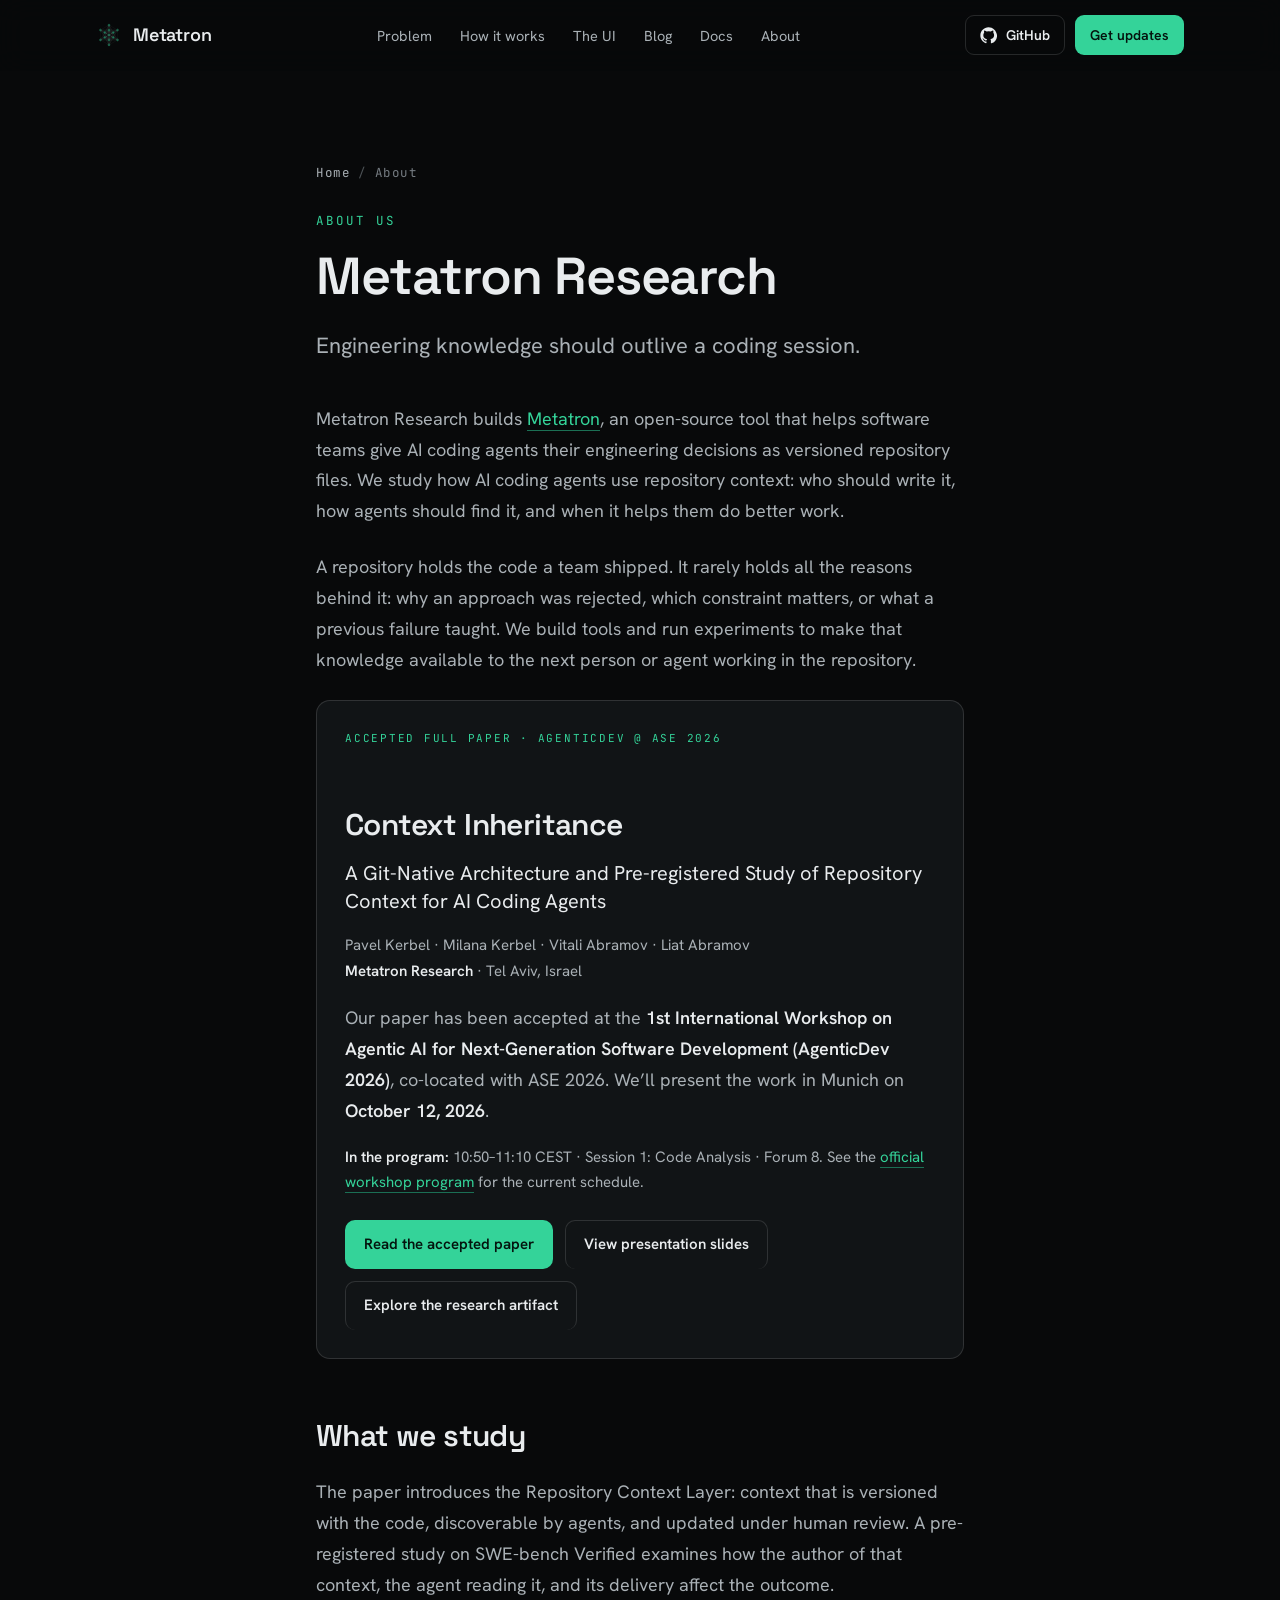
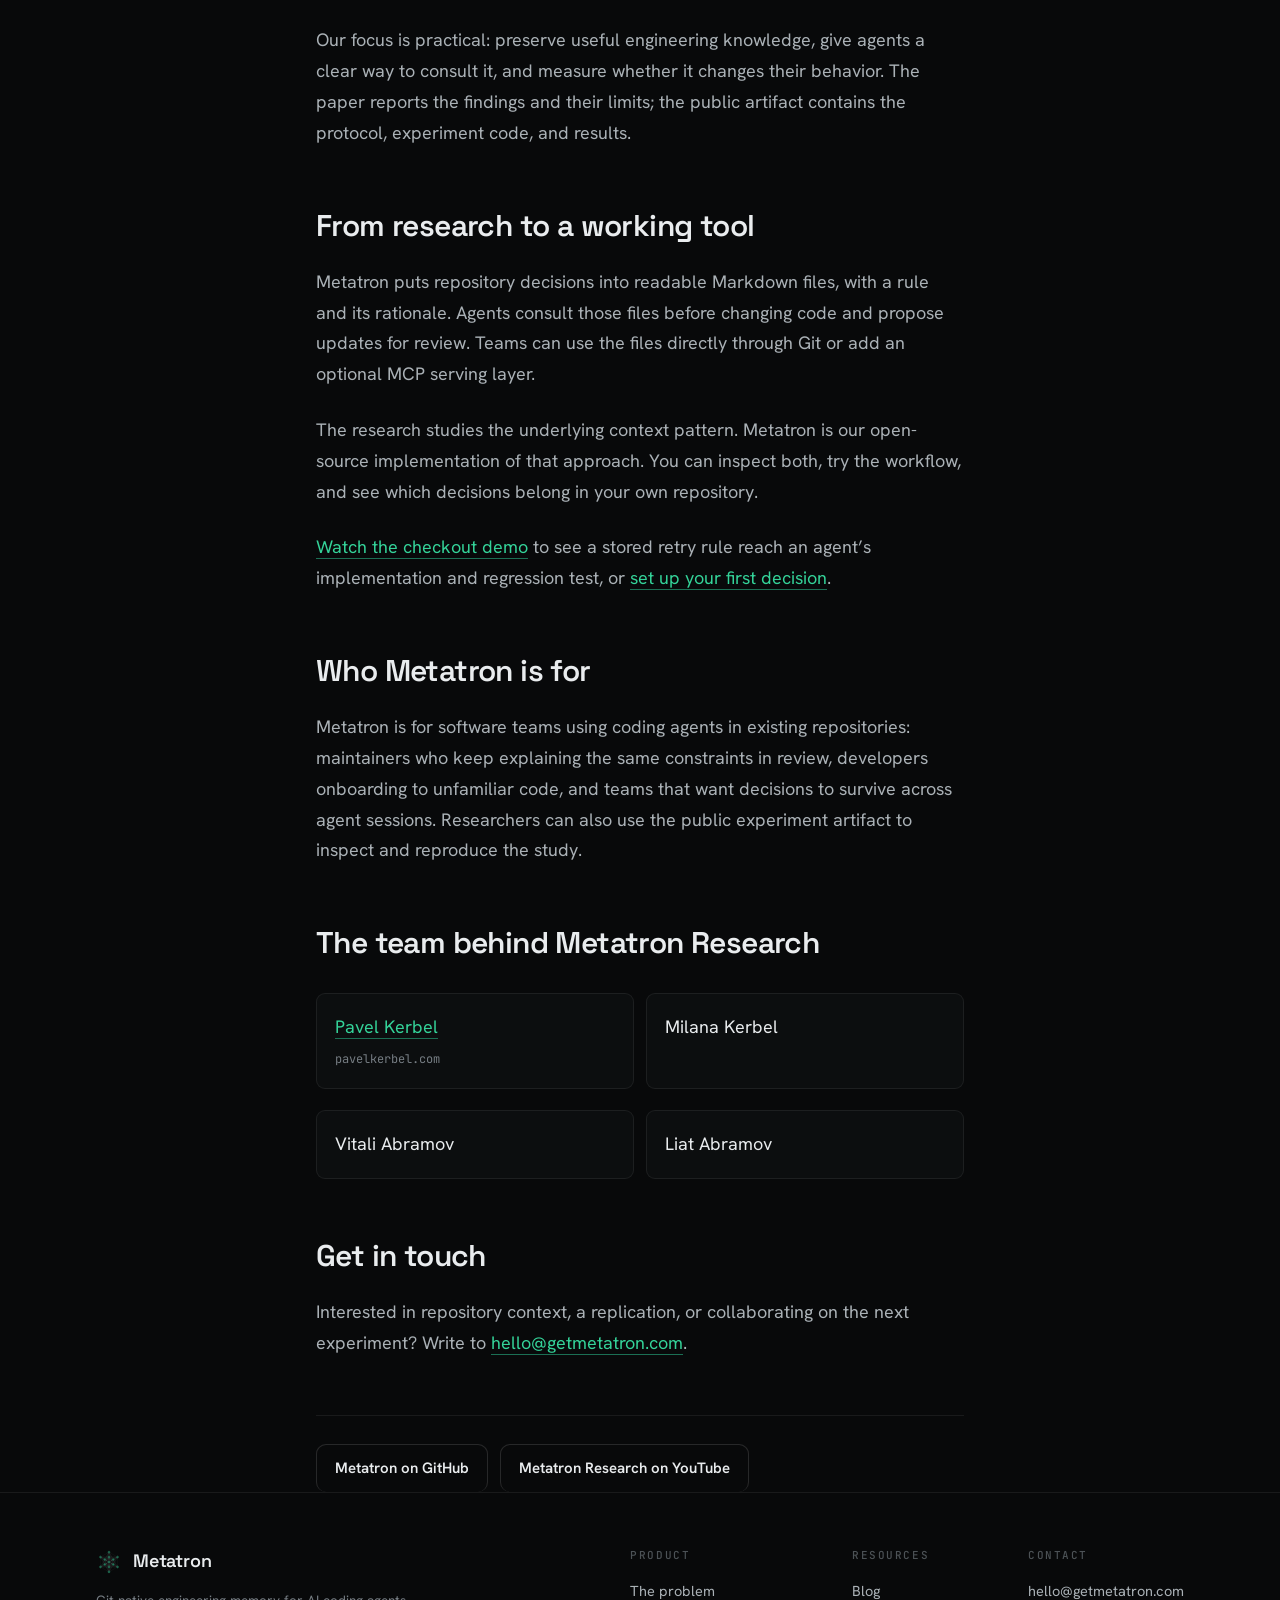
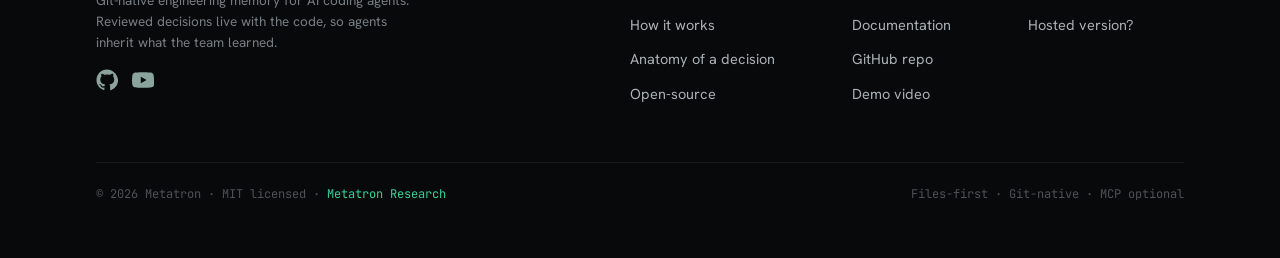
==== commit 1e2f605f: "site: publish Context Inheritance talk with offline slide viewer" ====
--- a/about/index.html
+++ b/about/index.html
@@ -155,6 +155,7 @@
         <p class="paper-session"><strong>In the program:</strong> 10:50–11:10 CEST · Session 1: Code Analysis · Forum 8. See the <a href="https://conf.researchr.org/home/ase-2026/agenticdev-2026">official workshop program</a> for the current schedule.</p>
         <div class="foot-links">
           <a class="btn btn-primary" href="https://github.com/getmetatron/context-md/blob/main/experiment/paper/camera-ready-agenticdev2026/context-inheritance-agenticdev-2026-camera-ready.pdf">Read the accepted paper</a>
+          <a class="btn btn-ghost" href="/talks/context-inheritance/">View presentation slides</a>
           <a class="btn btn-ghost" href="https://github.com/getmetatron/context-md">Explore the research artifact</a>
         </div>
       </section>
